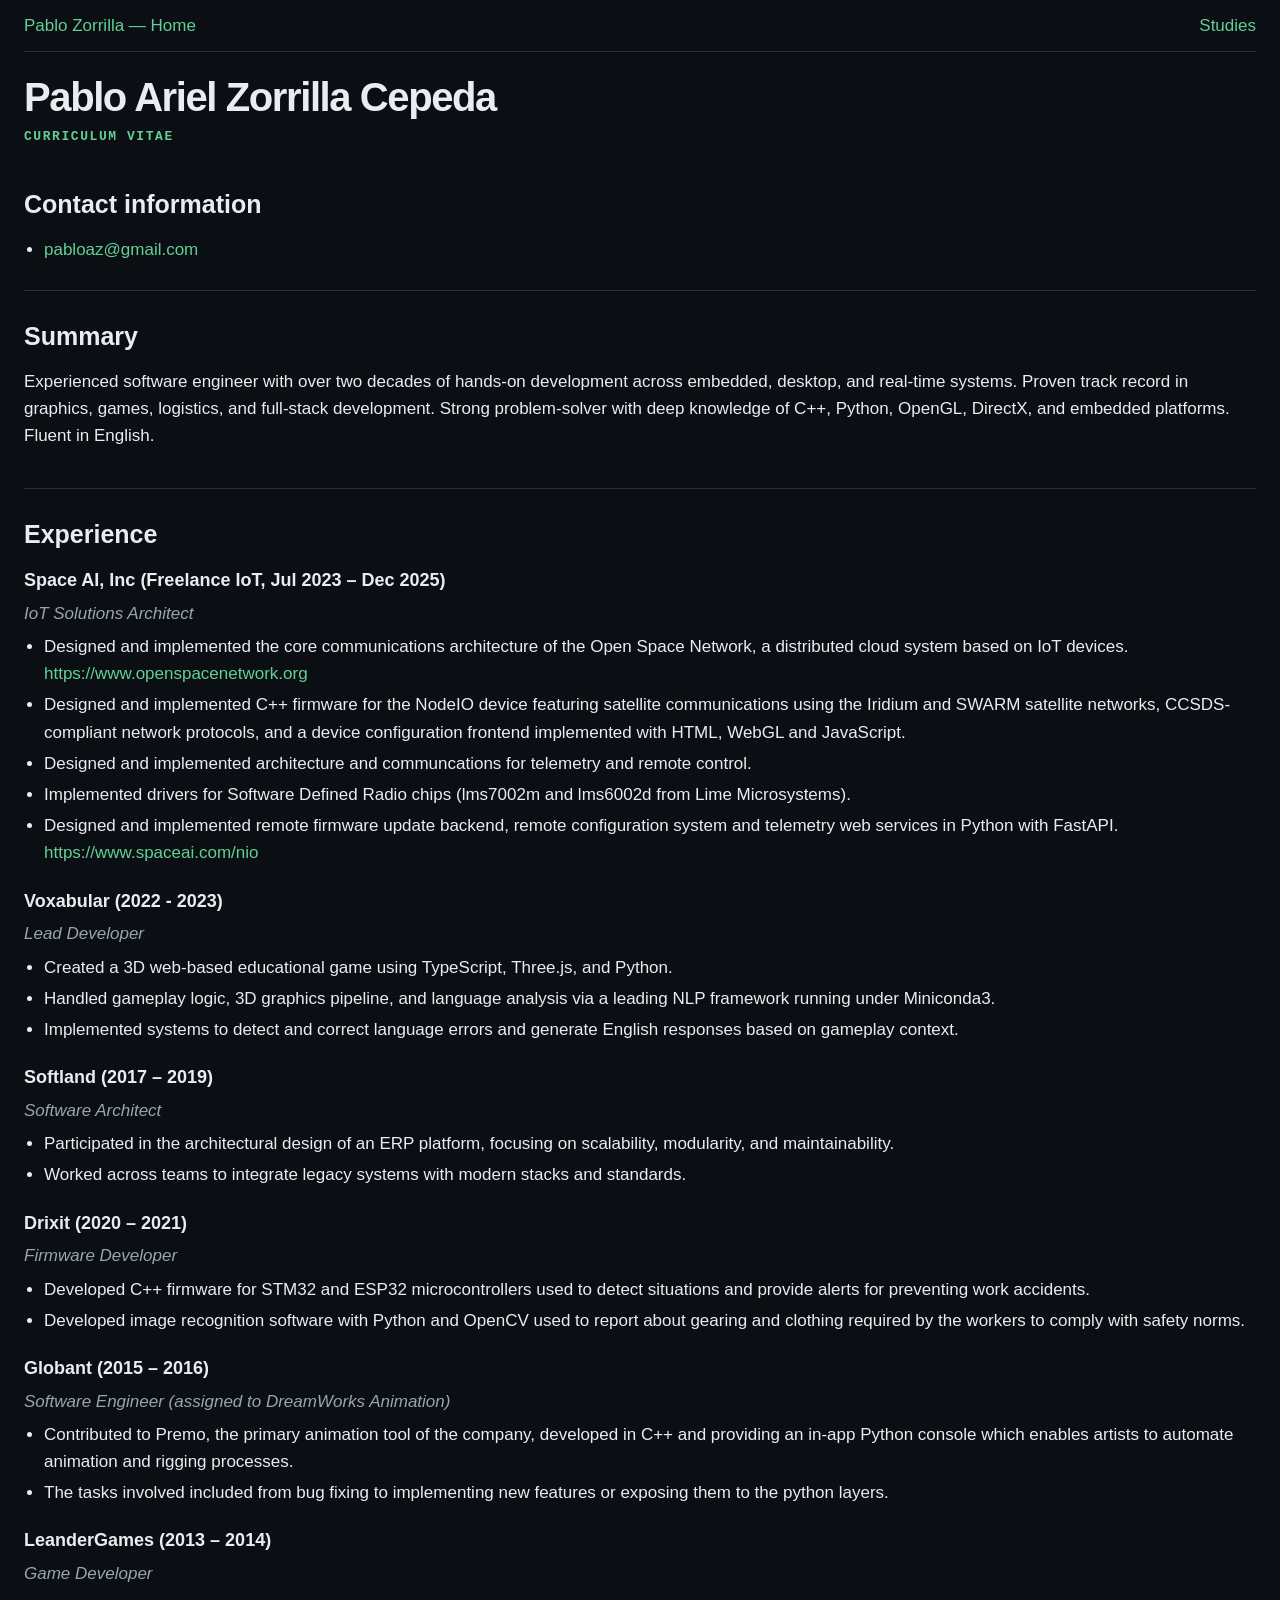
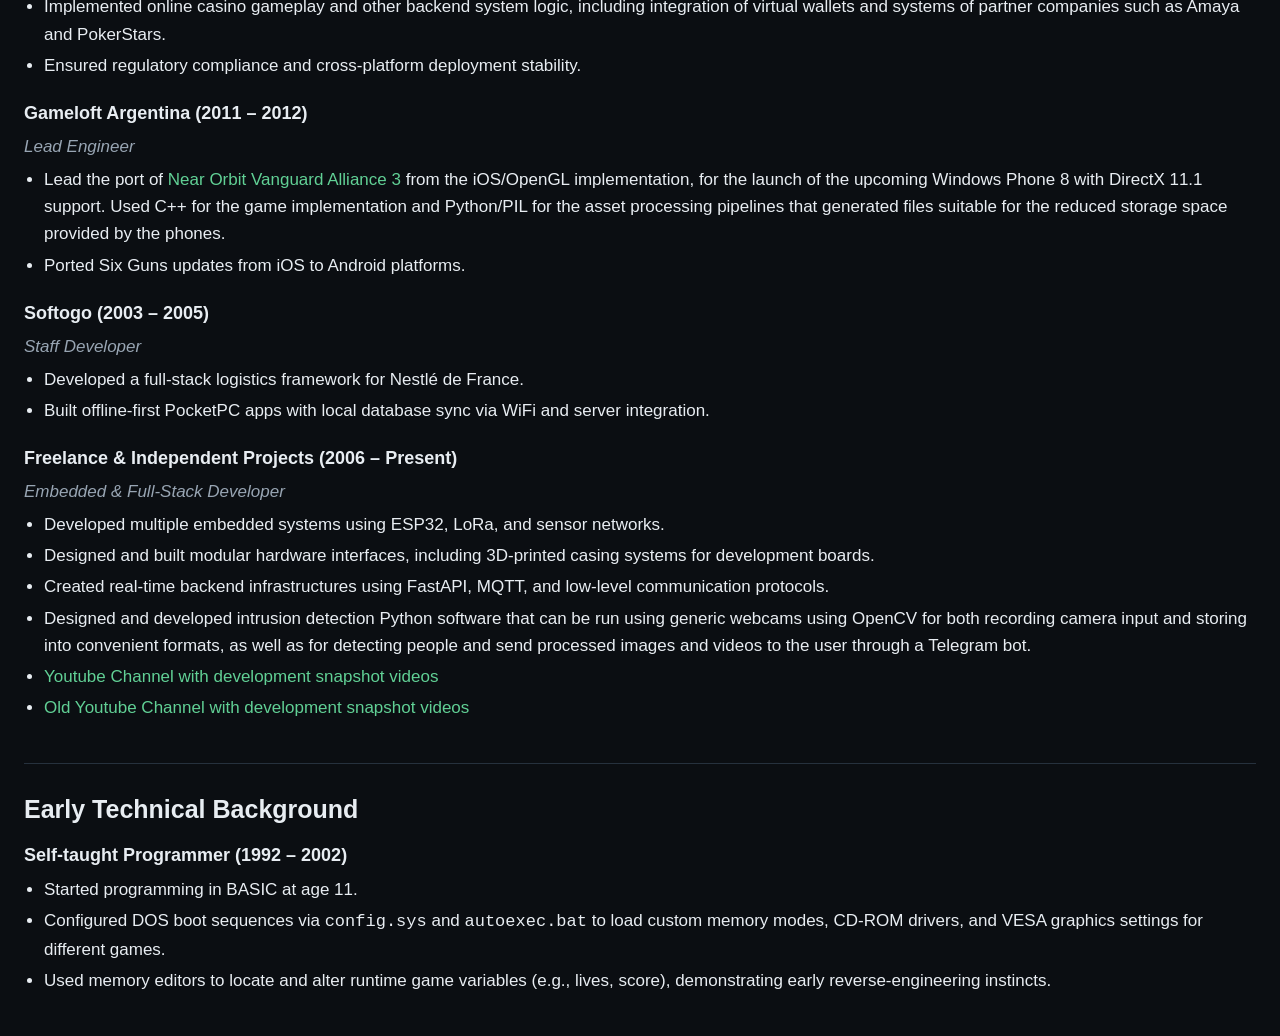
==== cv.html @ 79372b2c "+ Added website files" ====
<!doctype html>
<html lang="en">
<head>
  <meta charset="utf-8">
  <meta name="viewport" content="width=device-width, initial-scale=1">
  <title>Pablo Ariel Zorrilla Cepeda - Resume</title>
  <link rel="stylesheet" href="./profile.css">
  <script defer src="./dom.js"></script>
  <script defer src="./cv.js"></script>
  <script defer src="./article.js"></script>
</head>
<body>
  <header id="article-header"></header>
  <main id="article-main"></main>
</body>
</html>
---- profile.css ----
:root {
  color-scheme: dark;
  --background: #0b0e12;
  --panel: #121821;
  --line: #26313d;
  --text: #e8edf2;
  --muted: #98a5b3;
  --accent: #61d095;
  --evidence: #e3b341;
}

* { box-sizing: border-box; }
html { scroll-behavior: smooth; }
body {
  margin: 0;
  background: var(--background);
  color: var(--text);
  font: 17px/1.6 "Segoe UI", Arial, sans-serif;
}
main, header, footer { width: calc(100% - 48px); margin: auto; }
header {
  display: flex;
  justify-content: space-between;
  align-items: center;
  padding: 12px 0;
  border-bottom: 1px solid var(--line);
}
nav a { margin-left: 18px; }
a { color: var(--accent); text-decoration: none; }
a:hover { text-decoration: underline; }
.name { color: var(--text); font-weight: 700; }
.hero { padding: 26px 0 24px; border-bottom: 1px solid var(--line); }
.eyebrow, .label {
  color: var(--accent);
  font: 700 13px/1.4 Consolas, monospace;
  letter-spacing: .12em;
  text-transform: uppercase;
}
h1 {
  margin: 6px 0 10px;
  font-size: 40px;
  line-height: 1.05;
  letter-spacing: -.035em;
}
.intro { max-width: 1200px; color: var(--muted); font-size: 18px; }
.actions { margin-top: 16px; }
.button {
  display: inline-block;
  margin-right: 12px;
  padding: 7px 12px;
  border: 1px solid var(--accent);
  color: var(--background);
  background: var(--accent);
  font-weight: 700;
}
.button.secondary { color: var(--text); background: transparent; border-color: var(--line); }
section { padding: 22px 0; border-bottom: 1px solid var(--line); }
h2 { margin: 3px 0 12px; font-size: 25px; }
h3 { margin: 0 0 5px; font-size: 18px; }
p { margin-top: 0; }
.grid { display: grid; grid-template-columns: repeat(3, 1fr); gap: 10px; }
.card { padding: 13px 15px; background: var(--panel); border: 1px solid var(--line); }
.card p { margin-bottom: 0; color: var(--muted); }
.metrics { display: grid; grid-template-columns: repeat(4, 1fr); gap: 1px; background: var(--line); }
.metric { padding: 10px 14px; background: var(--background); }
.metric strong { display: block; color: var(--evidence); font-size: 22px; }
.metric span { color: var(--muted); font-size: 14px; }
.articles { columns: 3; column-gap: 36px; }
.article-group { break-inside: avoid; margin-bottom: 16px; }
.article-group h3 { color: var(--muted); font: 700 13px Consolas, monospace; text-transform: uppercase; }
ul { margin: 12px 0 0; padding-left: 20px; }
li { margin: 4px 0; }
footer { padding: 16px 0 24px; color: var(--muted); }

#article-main > h1 { margin-top: 24px; }
.article-table { width: 100%; border-collapse: collapse; margin: 12px 0; }
.article-table th, .article-table td { text-align: left; vertical-align: top; padding: 10px; border: 1px solid var(--line); }
.article-table th { background: var(--panel); }
.cv-position { margin-bottom: 20px; }
.cv-position .role { margin: 0; color: var(--muted); font-style: italic; }
.cv-position ul { margin-top: 6px; }
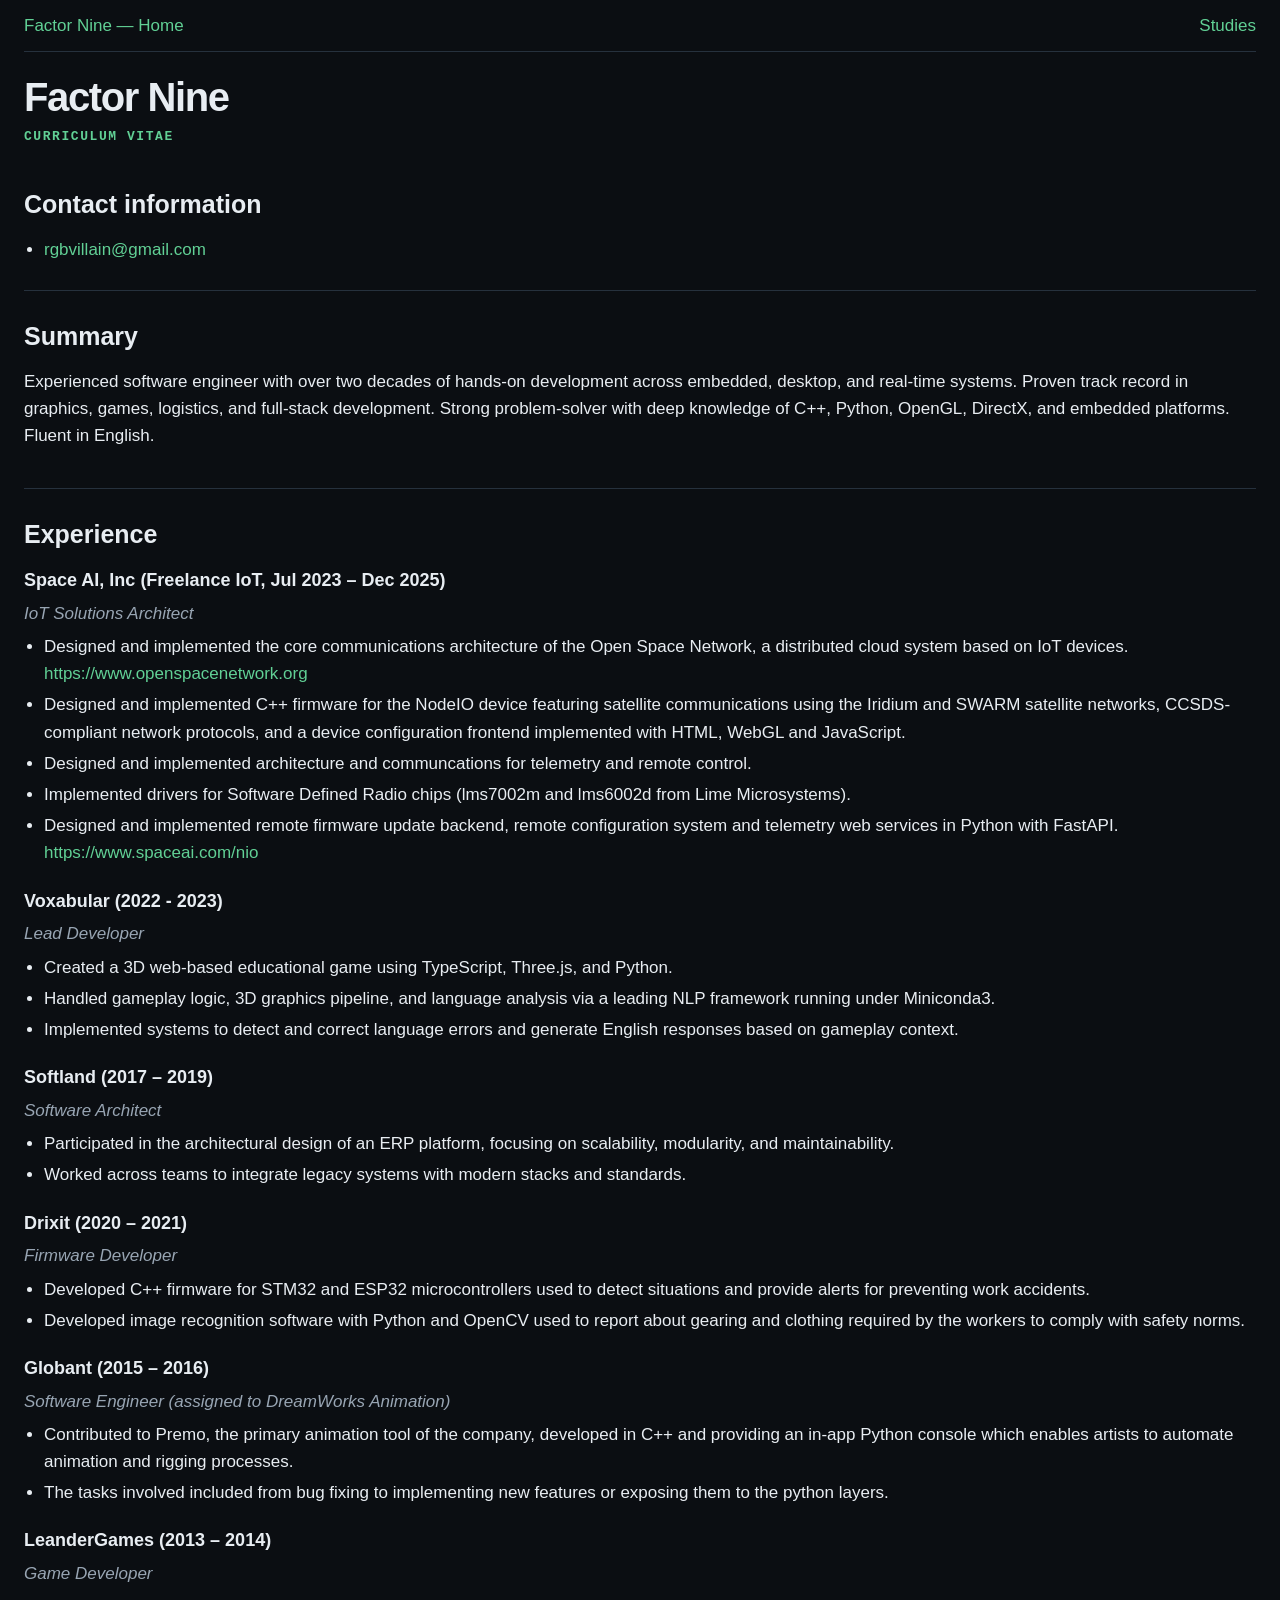
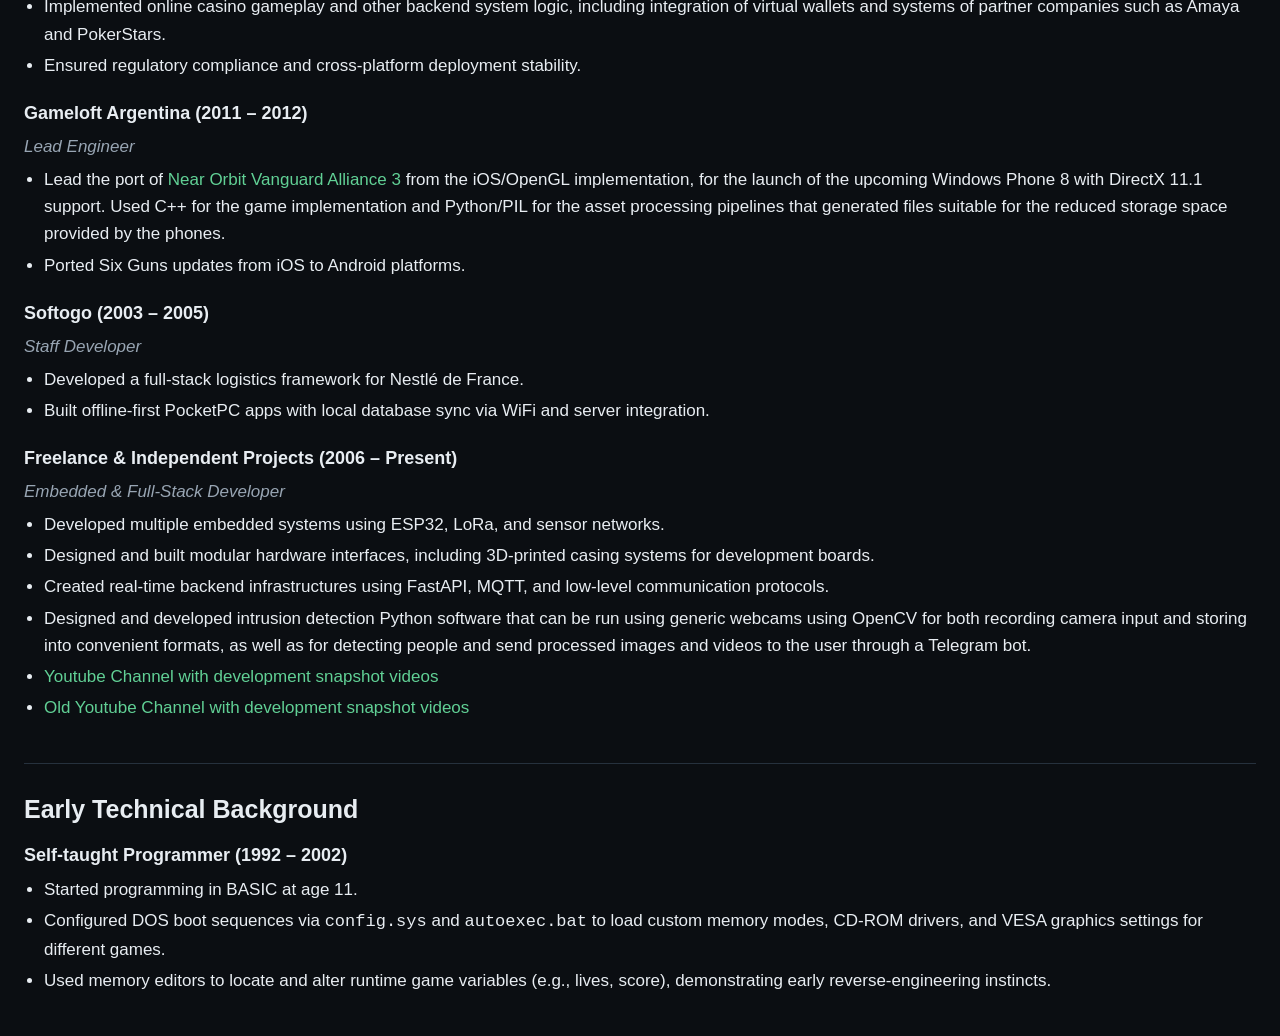
==== commit 9712c17d: "Removed old references" ====
--- a/cv.html
+++ b/cv.html
@@ -3,7 +3,7 @@
 <head>
   <meta charset="utf-8">
   <meta name="viewport" content="width=device-width, initial-scale=1">
-  <title>Pablo Ariel Zorrilla Cepeda - Resume</title>
+  <title>Factor Nine — Curriculum vitae</title>
   <link rel="stylesheet" href="./profile.css">
   <script defer src="./dom.js"></script>
   <script defer src="./cv.js"></script>
--- a/profile.css
+++ b/profile.css
@@ -29,7 +29,49 @@
 a { color: var(--accent); text-decoration: none; }
 a:hover { text-decoration: underline; }
 .name { color: var(--text); font-weight: 700; }
-.hero { padding: 26px 0 24px; border-bottom: 1px solid var(--line); }
+.hero {
+  display: grid;
+  grid-template-columns: minmax(0, 1fr) 190px;
+  gap: 28px;
+  align-items: center;
+  padding: 26px 0 24px;
+  border-bottom: 1px solid var(--line);
+}
+.hero-cube { position: relative; width: 180px; margin: 0; justify-self: end; }
+.hero-cube canvas {
+  display: block;
+  width: 100%;
+  aspect-ratio: 1;
+  background: #000;
+  border: 1px solid var(--line);
+}
+.hero-cube canvas:focus-visible { outline: 2px solid var(--accent); outline-offset: 3px; }
+.cube-stats {
+  display: flex;
+  flex-wrap: wrap;
+  justify-content: space-between;
+  gap: 8px;
+  margin-top: 5px;
+  color: var(--muted);
+  font: 12px/1.4 Consolas, monospace;
+  font-variant-numeric: tabular-nums;
+}
+.cube-stats span { white-space: nowrap; }
+.cube-tooltip {
+  position: absolute;
+  bottom: calc(100% + 6px);
+  left: 50%;
+  transform: translateX(-50%);
+  padding: 4px 7px;
+  border: 1px solid var(--line);
+  background: var(--panel);
+  color: var(--text);
+  font: 12px/1.4 Consolas, monospace;
+  white-space: nowrap;
+  pointer-events: none;
+  visibility: hidden;
+}
+.hero-cube:hover .cube-tooltip { visibility: visible; }
 .eyebrow, .label {
   color: var(--accent);
   font: 700 13px/1.4 Consolas, monospace;
@@ -43,6 +85,8 @@
   letter-spacing: -.035em;
 }
 .intro { max-width: 1200px; color: var(--muted); font-size: 18px; }
+.hero-experience { margin: 0; color: var(--muted); font-size: 15px; }
+.hero-experience strong { color: var(--evidence); font-size: 18px; }
 .actions { margin-top: 16px; }
 .button {
   display: inline-block;
@@ -61,16 +105,51 @@
 .grid { display: grid; grid-template-columns: repeat(3, 1fr); gap: 10px; }
 .card { padding: 13px 15px; background: var(--panel); border: 1px solid var(--line); }
 .card p { margin-bottom: 0; color: var(--muted); }
-.metrics { display: grid; grid-template-columns: repeat(4, 1fr); gap: 1px; background: var(--line); }
+.site-diagnostics { padding: 10px 0 12px; }
+.site-diagnostics h2 { margin: 0 0 5px; color: var(--muted); font: 700 12px/1.4 Consolas, monospace; text-transform: uppercase; }
+.site-diagnostics .metric { padding: 7px 12px; }
+.site-diagnostics .metric strong { font-size: 18px; }
+.site-diagnostics .metric span { font-size: 12px; }
+.repository-list { display: grid; grid-template-columns: repeat(3, minmax(0, 1fr)); gap: 1px; margin: 0; padding: 1px; list-style: none; background: var(--line); }
+.repository { margin: 0; padding: 12px 14px; background: var(--background); }
+.repository-name { display: block; color: var(--muted); font: 700 13px/1.4 Consolas, monospace; text-transform: uppercase; }
+.repository strong { display: block; margin: 4px 0; color: var(--evidence); font-size: 20px; font-variant-numeric: tabular-nums; }
+.metrics { display: grid; grid-template-columns: repeat(4, minmax(0, 1fr)); gap: 1px; background: var(--line); }
 .metric { padding: 10px 14px; background: var(--background); }
 .metric strong { display: block; color: var(--evidence); font-size: 22px; }
 .metric span { color: var(--muted); font-size: 14px; }
-.articles { columns: 3; column-gap: 36px; }
-.article-group { break-inside: avoid; margin-bottom: 16px; }
-.article-group h3 { color: var(--muted); font: 700 13px Consolas, monospace; text-transform: uppercase; }
+.metric-source { display: block; font-size: 14px; }
+.articles { border-top: 1px solid var(--line); }
+.article-group { border-bottom: 1px solid var(--line); }
+.article-group summary { padding: 12px 4px; color: var(--accent); cursor: pointer; }
+.article-group summary h3 { display: inline; margin-left: 8px; color: inherit; font: 700 15px/1.4 Consolas, monospace; }
+.article-count { float: right; color: var(--muted); font: 12px/1.8 Consolas, monospace; }
+.article-group ul { display: grid; grid-template-columns: repeat(3, minmax(0, 1fr)); gap: 6px 24px; margin: 0; padding: 4px 16px 16px 32px; list-style: none; }
+.article-group li { margin: 0; }
 ul { margin: 12px 0 0; padding-left: 20px; }
 li { margin: 4px 0; }
 footer { padding: 16px 0 24px; color: var(--muted); }
+#site-footer { display: flex; justify-content: space-between; align-items: center; flex-wrap: wrap; gap: 12px 24px; }
+#site-footer .footer-identity { min-width: 0; overflow-wrap: anywhere; }
+#site-footer nav { display: flex; flex-wrap: wrap; gap: 18px; }
+#site-footer nav a { margin-left: 0; }
+
+@media (max-width: 1100px) {
+  .repository-list { grid-template-columns: repeat(2, minmax(0, 1fr)); }
+  .metrics { grid-template-columns: repeat(2, minmax(0, 1fr)); }
+  .article-group ul { grid-template-columns: repeat(2, minmax(0, 1fr)); }
+}
+
+@media (max-width: 700px) {
+  .hero { grid-template-columns: 1fr; }
+  .hero-cube { width: 140px; justify-self: start; }
+  .grid { grid-template-columns: 1fr; }
+  .repository-list, .article-group ul { grid-template-columns: 1fr; }
+}
+
+@media (max-width: 360px) {
+  .metrics { grid-template-columns: 1fr; }
+}
 
 #article-main > h1 { margin-top: 24px; }
 .article-table { width: 100%; border-collapse: collapse; margin: 12px 0; }
